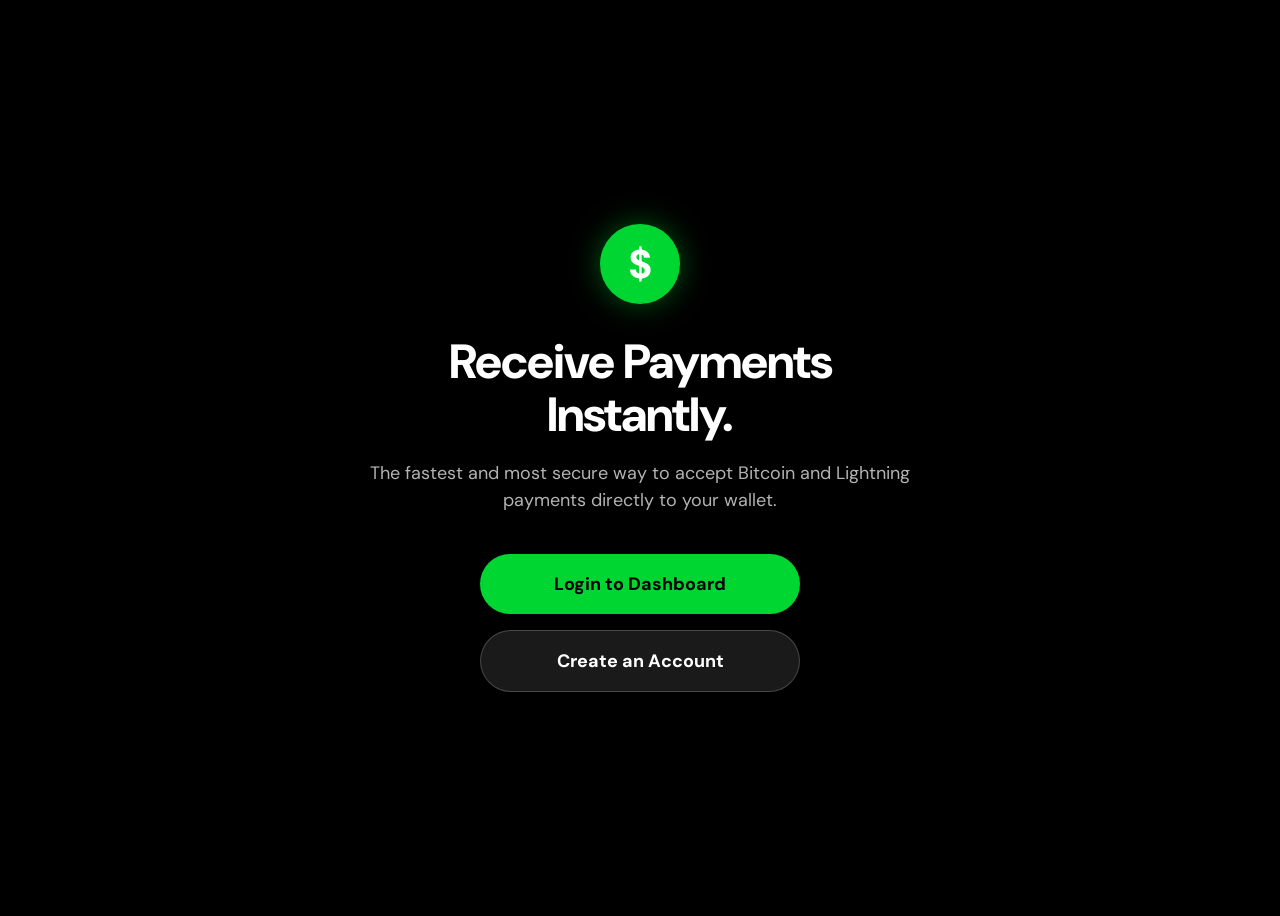
==== index.html @ 147e5dcd "Add initial HTML structure for payment system" ====
<!-- index.html -->
<!DOCTYPE html>
<html lang="en">
<head>
    <meta charset="UTF-8">
    <meta name="viewport" content="width=device-width, initial-scale=1.0, maximum-scale=1.0, user-scalable=no">
    <title>Pay System - Secure Lightning Gateway</title>
    <link href="https://fonts.googleapis.com/css2?family=DM+Sans:wght@400;500;700;800&display=swap" rel="stylesheet">
    <link rel="stylesheet" href="assets/css/style.css">
    
    <style>
        body {
            background-color: #000;
            color: #fff;
            display: flex;
            flex-direction: column;
            min-height: 100vh;
            justify-content: center;
            align-items: center;
            text-align: center;
            font-family: 'DM Sans', sans-serif;
            overflow: hidden;
        }

        .hero-container {
            max-width: 600px;
            padding: 40px 20px;
            animation: fadeInDown 0.8s ease;
        }

        .logo-circle {
            width: 80px;
            height: 80px;
            background: #00D632;
            color: #fff;
            border-radius: 50%;
            display: flex;
            align-items: center;
            justify-content: center;
            font-size: 40px;
            font-weight: 800;
            margin: 0 auto 24px;
            box-shadow: 0 0 30px rgba(0, 214, 50, 0.4);
        }

        h1 {
            font-size: 48px;
            font-weight: 800;
            line-height: 1.1;
            margin-bottom: 16px;
            letter-spacing: -1px;
        }

        p {
            font-size: 18px;
            color: rgba(255, 255, 255, 0.7);
            margin-bottom: 40px;
            line-height: 1.5;
        }

        .btn-group {
            display: flex;
            flex-direction: column;
            gap: 16px;
            max-width: 320px;
            margin: 0 auto;
        }

        .btn-main {
            background: #00D632;
            color: #000;
            border: none;
            border-radius: 999px;
            padding: 18px 24px;
            font-size: 18px;
            font-weight: 700;
            cursor: pointer;
            text-decoration: none;
            transition: transform 0.2s;
        }

        .btn-main:active {
            transform: scale(0.96);
        }

        .btn-secondary {
            background: rgba(255, 255, 255, 0.1);
            color: #fff;
            border: 1px solid rgba(255, 255, 255, 0.2);
            border-radius: 999px;
            padding: 18px 24px;
            font-size: 18px;
            font-weight: 700;
            cursor: pointer;
            text-decoration: none;
            transition: transform 0.2s, background 0.2s;
        }

        .btn-secondary:active {
            transform: scale(0.96);
            background: rgba(255, 255, 255, 0.15);
        }

        @keyframes fadeInDown {
            from { opacity: 0; transform: translateY(-20px); }
            to { opacity: 1; transform: translateY(0); }
        }
    </style>
</head>
<body>

    <div class="hero-container">
        <div class="logo-circle">$</div>
        <h1>Receive Payments <br>Instantly.</h1>
        <p>The fastest and most secure way to accept Bitcoin and Lightning payments directly to your wallet.</p>
        
        <div class="btn-group">
            <a href="login.html" class="btn-main">Login to Dashboard</a>
            <a href="register.html" class="btn-secondary">Create an Account</a>
        </div>
    </div>

</body>
</html>
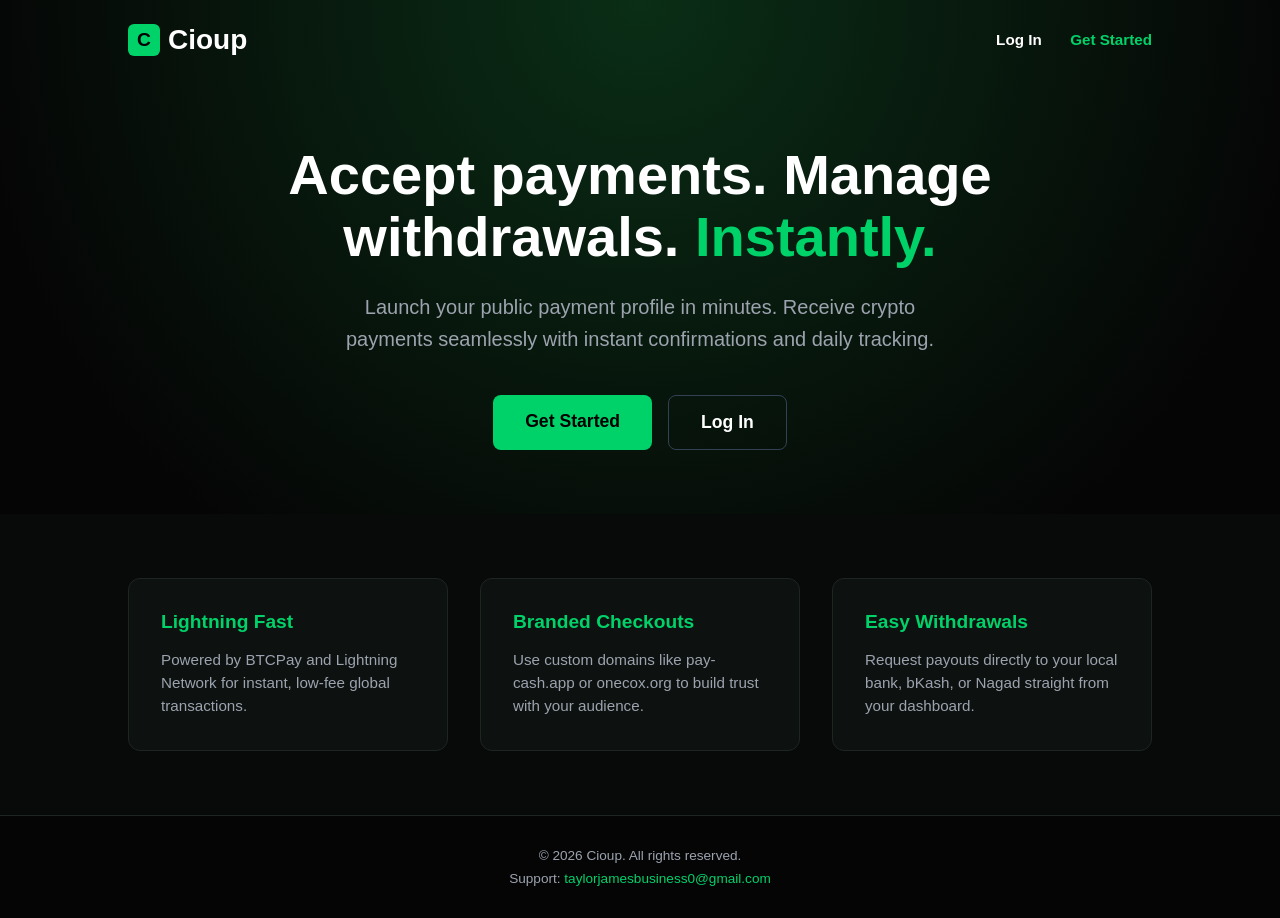
==== commit 1d387c5c: "Update index.html" ====
--- a/index.html
+++ b/index.html
@@ -1,124 +1,92 @@
-<!-- index.html -->
 <!DOCTYPE html>
 <html lang="en">
 <head>
     <meta charset="UTF-8">
-    <meta name="viewport" content="width=device-width, initial-scale=1.0, maximum-scale=1.0, user-scalable=no">
-    <title>Pay System - Secure Lightning Gateway</title>
-    <link href="https://fonts.googleapis.com/css2?family=DM+Sans:wght@400;500;700;800&display=swap" rel="stylesheet">
-    <link rel="stylesheet" href="assets/css/style.css">
-    
+    <meta name="viewport" content="width=device-width, initial-scale=1.0">
+    <title>Cioup - Secure Crypto Payments</title>
     <style>
-        body {
-            background-color: #000;
-            color: #fff;
-            display: flex;
-            flex-direction: column;
-            min-height: 100vh;
-            justify-content: center;
-            align-items: center;
-            text-align: center;
-            font-family: 'DM Sans', sans-serif;
-            overflow: hidden;
-        }
+        :root { --primary: #00d26a; --bg: #050505; --text-main: #ffffff; --text-muted: #9ca3af; }
+        * { margin: 0; padding: 0; box-sizing: border-box; font-family: -apple-system, BlinkMacSystemFont, "Inter", sans-serif; }
+        body { background: radial-gradient(circle at top, #0a2e16 0%, var(--bg) 60%); color: var(--text-main); min-height: 100vh; display: flex; flex-direction: column; }
+        
+        /* Navbar */
+        nav { display: flex; justify-content: space-between; align-items: center; padding: 1.5rem 10%; }
+        .brand { font-size: 1.75rem; font-weight: 800; display: flex; align-items: center; gap: 0.5rem; }
+        .brand-icon { background: var(--primary); color: #000; width: 32px; height: 32px; display: flex; align-items: center; justify-content: center; border-radius: 6px; font-weight: 900; font-size: 1.2rem;}
+        .nav-links a { color: var(--text-main); text-decoration: none; margin-left: 1.5rem; font-weight: 600; font-size: 0.95rem; transition: color 0.2s;}
+        .nav-links a:hover { color: var(--primary); }
+        
+        /* Hero Section */
+        .hero { flex: 1; display: flex; flex-direction: column; align-items: center; justify-content: center; text-align: center; padding: 4rem 1rem; }
+        .hero h1 { font-size: 3.5rem; font-weight: 800; line-height: 1.1; margin-bottom: 1.5rem; max-width: 800px; }
+        .hero h1 span { color: var(--primary); }
+        .hero p { font-size: 1.25rem; color: var(--text-muted); max-width: 600px; margin-bottom: 2.5rem; line-height: 1.6; }
+        
+        /* Buttons */
+        .btn-group { display: flex; gap: 1rem; }
+        .btn { padding: 1rem 2rem; border-radius: 8px; font-weight: 600; font-size: 1.1rem; text-decoration: none; transition: transform 0.2s; }
+        .btn-primary { background: var(--primary); color: #000; }
+        .btn-primary:hover { transform: translateY(-2px); box-shadow: 0 4px 12px rgba(0, 210, 106, 0.3); }
+        .btn-outline { background: transparent; border: 1px solid #334155; color: var(--text-main); }
+        .btn-outline:hover { border-color: var(--text-muted); }
 
-        .hero-container {
-            max-width: 600px;
-            padding: 40px 20px;
-            animation: fadeInDown 0.8s ease;
-        }
+        /* Features */
+        .features { display: grid; grid-template-columns: repeat(auto-fit, minmax(250px, 1fr)); gap: 2rem; padding: 4rem 10%; background: #080a09; }
+        .feature-card { padding: 2rem; background: #0d110f; border: 1px solid #1e2622; border-radius: 12px; text-align: left; }
+        .feature-card h3 { color: var(--primary); margin-bottom: 1rem; font-size: 1.2rem;}
+        .feature-card p { color: var(--text-muted); font-size: 0.95rem; line-height: 1.5; }
 
-        .logo-circle {
-            width: 80px;
-            height: 80px;
-            background: #00D632;
-            color: #fff;
-            border-radius: 50%;
-            display: flex;
-            align-items: center;
-            justify-content: center;
-            font-size: 40px;
-            font-weight: 800;
-            margin: 0 auto 24px;
-            box-shadow: 0 0 30px rgba(0, 214, 50, 0.4);
-        }
+        /* Footer */
+        footer { text-align: center; padding: 2rem; border-top: 1px solid #1e2622; font-size: 0.85rem; color: var(--text-muted); }
+        footer a { color: var(--primary); text-decoration: none; }
 
-        h1 {
-            font-size: 48px;
-            font-weight: 800;
-            line-height: 1.1;
-            margin-bottom: 16px;
-            letter-spacing: -1px;
-        }
-
-        p {
-            font-size: 18px;
-            color: rgba(255, 255, 255, 0.7);
-            margin-bottom: 40px;
-            line-height: 1.5;
-        }
-
-        .btn-group {
-            display: flex;
-            flex-direction: column;
-            gap: 16px;
-            max-width: 320px;
-            margin: 0 auto;
-        }
-
-        .btn-main {
-            background: #00D632;
-            color: #000;
-            border: none;
-            border-radius: 999px;
-            padding: 18px 24px;
-            font-size: 18px;
-            font-weight: 700;
-            cursor: pointer;
-            text-decoration: none;
-            transition: transform 0.2s;
-        }
-
-        .btn-main:active {
-            transform: scale(0.96);
-        }
-
-        .btn-secondary {
-            background: rgba(255, 255, 255, 0.1);
-            color: #fff;
-            border: 1px solid rgba(255, 255, 255, 0.2);
-            border-radius: 999px;
-            padding: 18px 24px;
-            font-size: 18px;
-            font-weight: 700;
-            cursor: pointer;
-            text-decoration: none;
-            transition: transform 0.2s, background 0.2s;
-        }
-
-        .btn-secondary:active {
-            transform: scale(0.96);
-            background: rgba(255, 255, 255, 0.15);
-        }
-
-        @keyframes fadeInDown {
-            from { opacity: 0; transform: translateY(-20px); }
-            to { opacity: 1; transform: translateY(0); }
+        @media (max-width: 768px) {
+            .hero h1 { font-size: 2.5rem; }
+            .btn-group { flex-direction: column; width: 100%; max-width: 300px; }
+            .nav-links { display: none; }
         }
     </style>
 </head>
 <body>
 
-    <div class="hero-container">
-        <div class="logo-circle">$</div>
-        <h1>Receive Payments <br>Instantly.</h1>
-        <p>The fastest and most secure way to accept Bitcoin and Lightning payments directly to your wallet.</p>
-        
+    <nav>
+        <div class="brand">
+            <div class="brand-icon">C</div> Cioup
+        </div>
+        <div class="nav-links">
+            <a href="login.html">Log In</a>
+            <a href="register.html" style="color: var(--primary);">Get Started</a>
+        </div>
+    </nav>
+
+    <div class="hero">
+        <h1>Accept payments. Manage withdrawals. <span>Instantly.</span></h1>
+        <p>Launch your public payment profile in minutes. Receive crypto payments seamlessly with instant confirmations and daily tracking.</p>
         <div class="btn-group">
-            <a href="login.html" class="btn-main">Login to Dashboard</a>
-            <a href="register.html" class="btn-secondary">Create an Account</a>
+            <a href="register.html" class="btn btn-primary">Get Started</a>
+            <a href="login.html" class="btn btn-outline">Log In</a>
         </div>
     </div>
 
+    <div class="features">
+        <div class="feature-card">
+            <h3>Lightning Fast</h3>
+            <p>Powered by BTCPay and Lightning Network for instant, low-fee global transactions.</p>
+        </div>
+        <div class="feature-card">
+            <h3>Branded Checkouts</h3>
+            <p>Use custom domains like pay-cash.app or onecox.org to build trust with your audience.</p>
+        </div>
+        <div class="feature-card">
+            <h3>Easy Withdrawals</h3>
+            <p>Request payouts directly to your local bank, bKash, or Nagad straight from your dashboard.</p>
+        </div>
+    </div>
+
+    <footer>
+        <p>&copy; 2026 Cioup. All rights reserved.</p>
+        <p style="margin-top: 0.5rem;">Support: <a href="mailto:taylorjamesbusiness0@gmail.com">taylorjamesbusiness0@gmail.com</a></p>
+    </footer>
+
 </body>
 </html>
